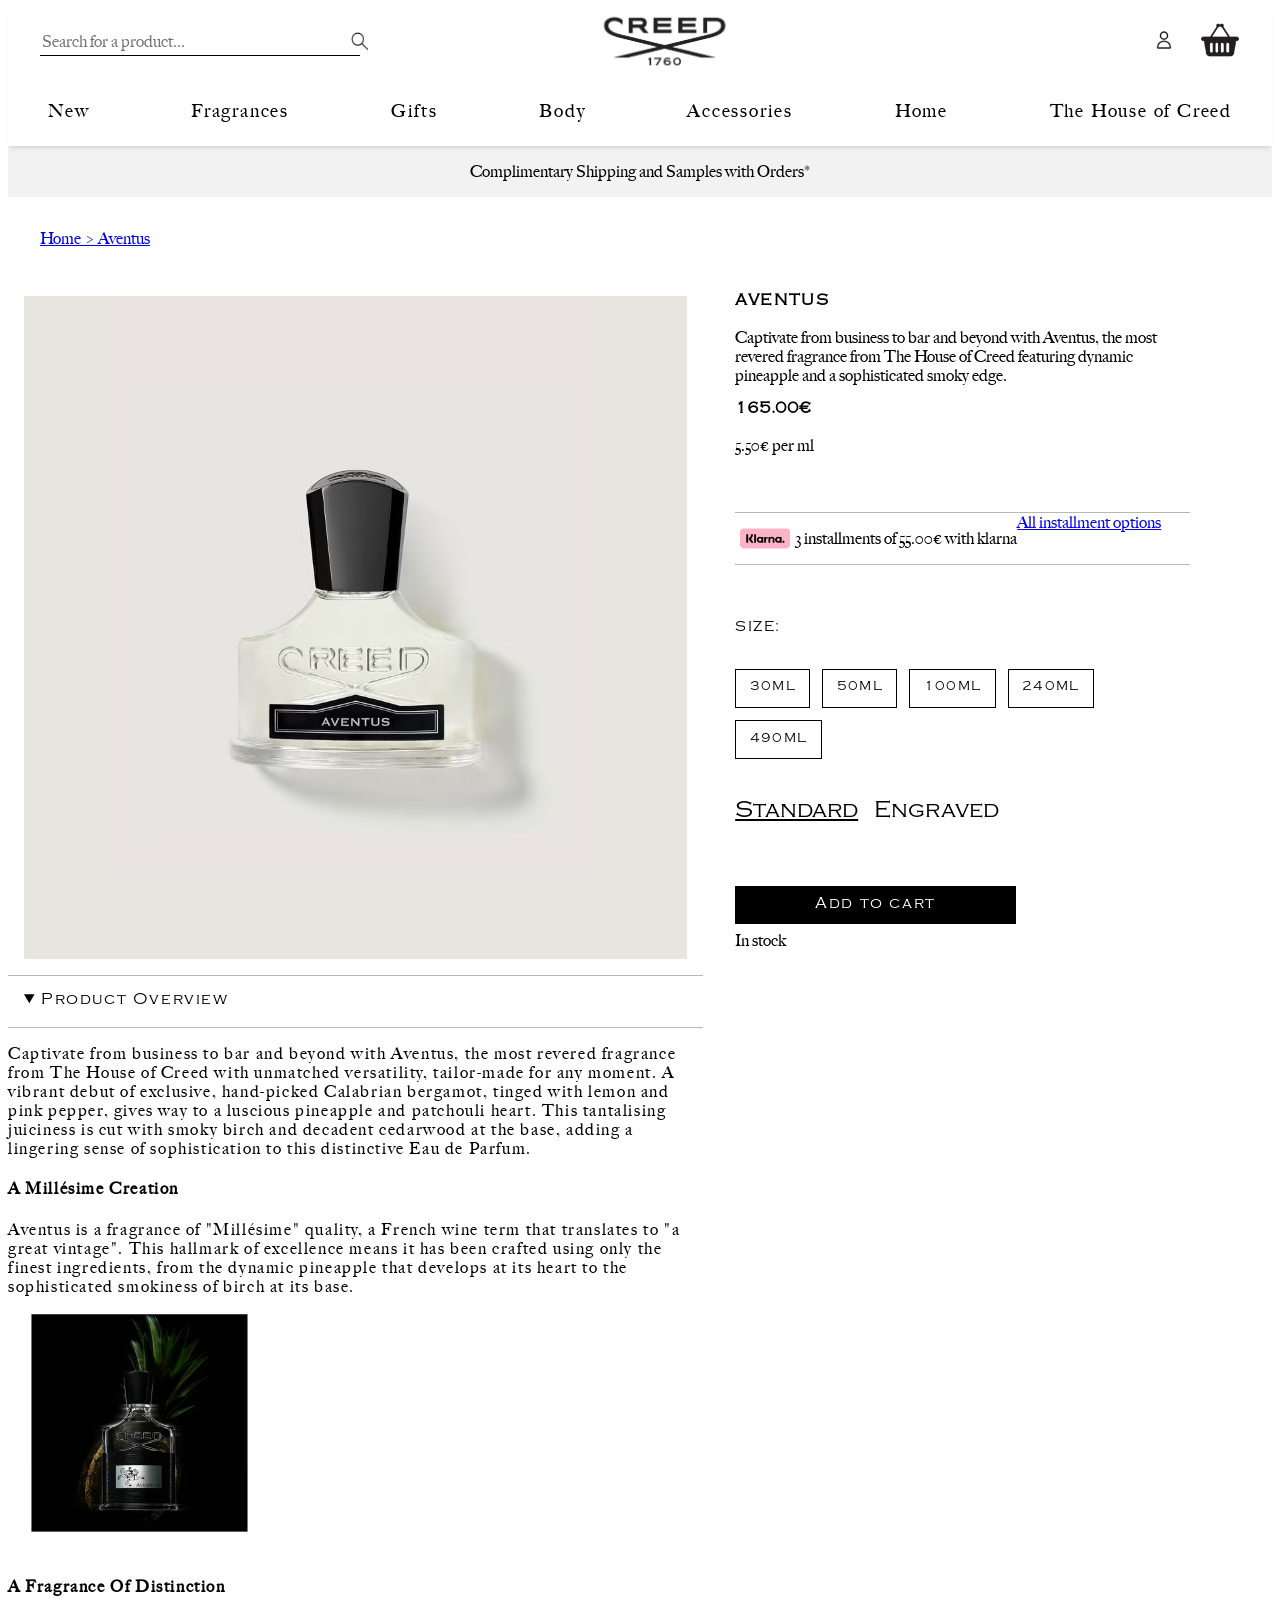
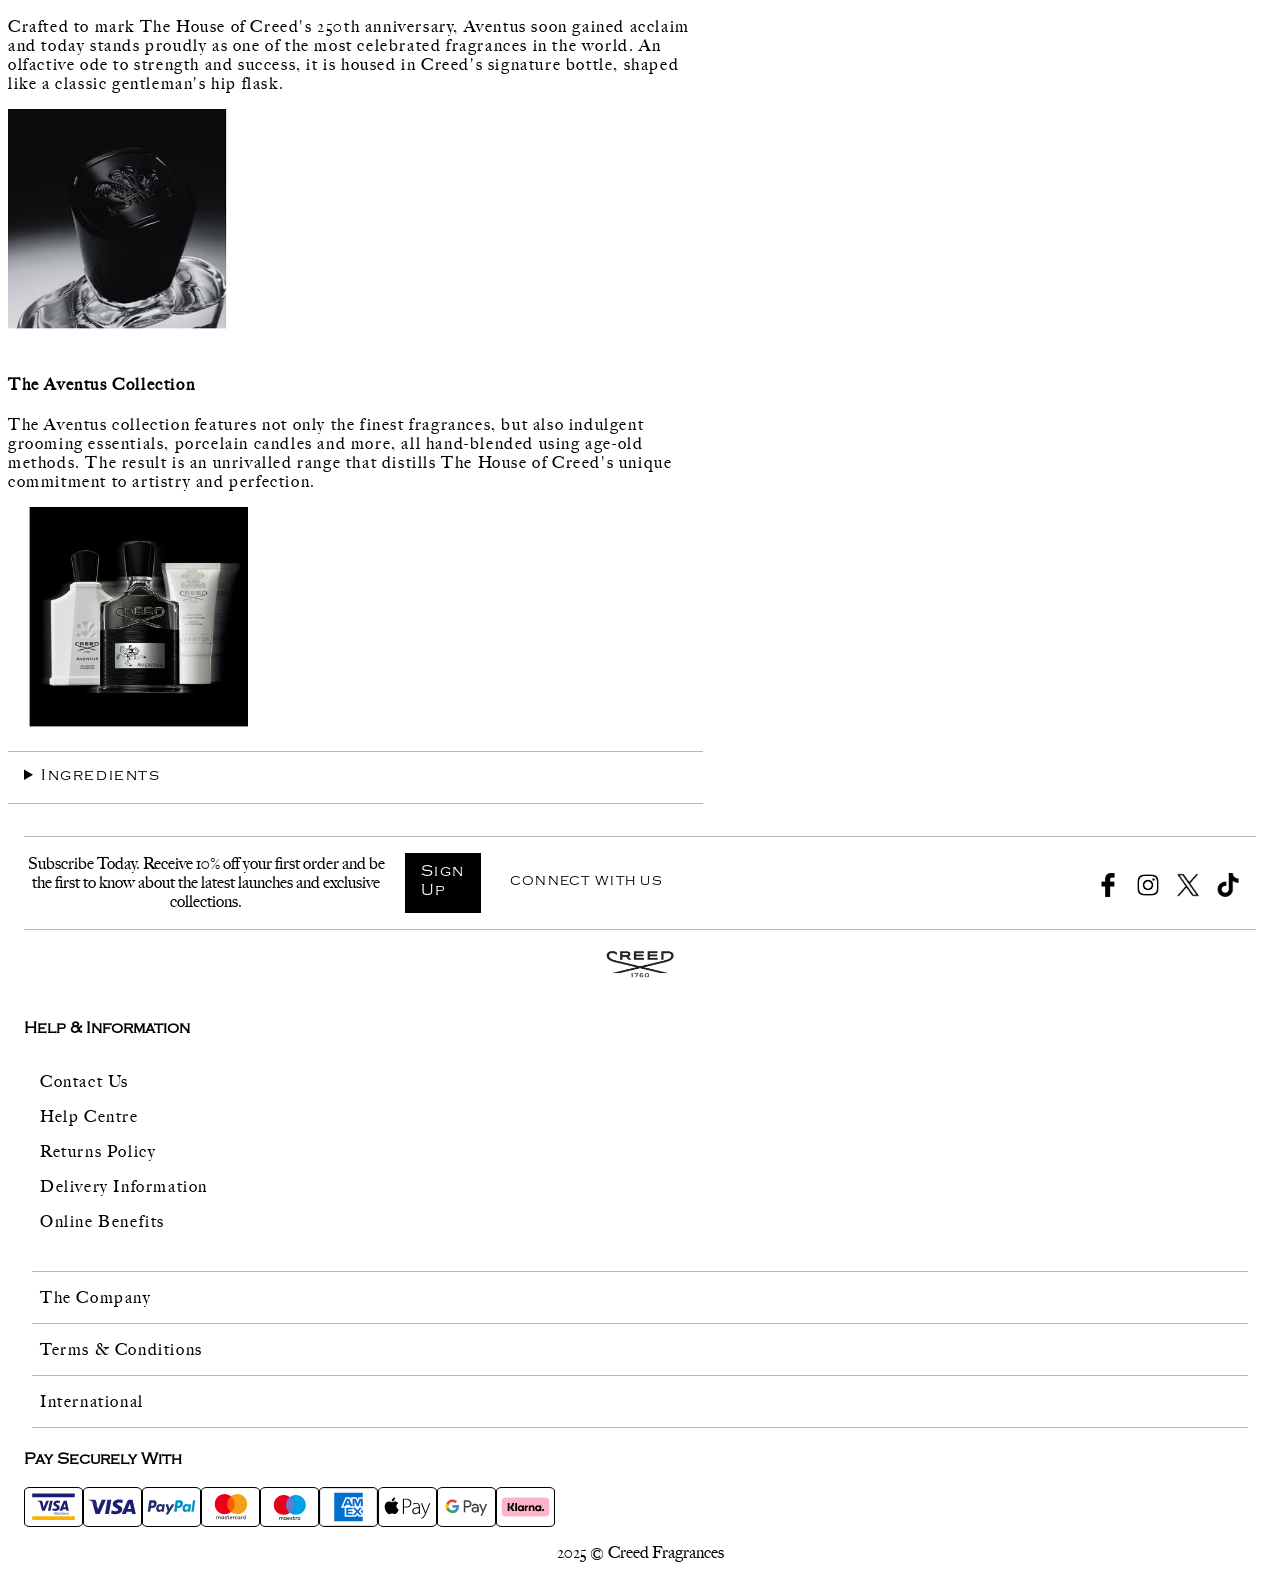
==== aventus.html @ 4c67701e "eind" ====
<!DOCTYPE html>
<html lang="en">

<head>
    <meta charset="UTF-8">
    <meta name="author" content="Casper Kroon">
	<meta name="viewport" content="width=device-width, initial-scale=1">

    <title>Aventus | Creed Fragrance</title>

    <link href="styles/style.css" rel="stylesheet">
	<link href="styles/stylesecond.css" rel="stylesheet">
	<link rel="icon" type="image/svg+xml" href="images/favicon.svg">
</head>
<body>
    <body>
		<header>
	
			<a href="#"><img src="images/creedlogo.png" alt="creed logo"></a>
	
			<!-- Main navigatie -->
	
			<a href="#" class="visually-hidden">Skip to content</a>
				
				<button aria-hidden="true"><img src="images/hamburger.png" alt="open"></button>
	
	
				<nav>
					<button aria-hidden="true"><img src="images/crossicon.png" alt="close"></button>
	
					<ul>
						<li>
							<a href="#">New</a>
						</li>
						<li>
							<a href="#">Fragrances</a>
						</li>
						<li>
							<a href="#">Gifts</a>
						</li>
						<li>
							<a href="#">Body</a>
						</li>
						<li>
							<a href="#">Accessories</a>
						</li>
						<li>
							<a href="#">Home</a>
						</li>
						<li>
							<a href="#">The House of Creed</a>
						</li>
					</ul>
				
				</nav>
	
				<button><img src="images/magnifyingglass.png" alt="zoekbalk"></button>
	
				  <form>
					<label for="movie" class="visually-hidden">Search</label>
					<input type="search" id="movie" name="q" placeholder="Search for a product..." />
					<button type="submit">
					  <img src="images/magnifyingglass.png" alt="magnifying glass">
					</button>
				  </form>
				
	
			<menu>
				<li>
					<a href="#"><img src="images/profile.png" alt="account"></a>
				</li>
				<li>
					<a href="#"><img src="images/shoppingbasket.png" alt="shopping"></a>
				</li>
			</menu>
			
		</header>

    <main>

		<section>
			<p>Complimentary Shipping and Samples with Orders*</p>
		</section>

		<h1 aria-hidden="true">hidden</h1>

		<a href="index.html">Home > Aventus</a>

		<div>

		<section  id="justButtons" class="caroCarrousel">
			<ul>
				<li>
					<img src="images/aventusja.avif" alt="image of creed aventus bottle">
				</li>
				<li>
					<img src="images/aventusdoos.avif" alt="image of creed aventus box">
				</li>
				<li>
					<img src="images/aventusdoos2.avif" alt="side view of the creed aventus box">
				</li>
			</ul>
			<a href="previous"></a>
			<a href="next"></a>
		</section>

		<!-- <section>
			<a href="#">
				<img src="images/aventusja.avif" alt="image of creed aventus bottle">
			</a>
			<a href="#">
				<img src="images/aventusdoos.avif" alt="image of creed aventus box">
			</a>
			<a href="#">
				<img src="images/aventusdoos2.avif" alt="side view of the creed aventus box">
			</a>
		</section> -->

		<section>
			<h2>Aventus</h2>
			<p>Captivate from business to bar and beyond with Aventus, the most revered fragrance from The House of Creed
			 featuring dynamic pineapple and a sophisticated smoky edge.</p>
			<h3>165.00€</h3>
			<p>5.50€ per ml</p>
		</section>

		<section>
			<img src="images/klarna.svg" alt="klarna">
			<p>3 installments of 55.00€ with klarna</p>
			<a href="#">All installment options</a>
		</section>

		<section>
			<p>Size:</p>
			<ul>
				<li>
					<button>30ML</button>
				</li>
				<li>
					<button>50ML</button>
				</li>
				<li>
					<button>100ML</button>
				</li>
				<li>
					<button>240ML</button>
				</li>
				<li>
					<button>490ML</button>
				</li>
			</ul>
			<h3>Standard</h3>
			<h3>Engraved</h3>
		</section>

		<section>
			<a href="#">Add to cart</a>
			<p>In stock</p>
		</section>

		</div>

		<details open>
			<summary>Product Overview</summary>
			<p>
				Captivate from business to bar and beyond with Aventus, the most revered fragrance from The House of Creed
				with unmatched versatility, tailor-made for any moment. A vibrant debut of exclusive, hand-picked Calabrian
				bergamot, tinged with lemon and pink pepper, gives way to a luscious pineapple and patchouli heart.
				This tantalising juiciness is cut with smoky birch and decadent cedarwood at the base,
				adding a lingering sense of sophistication to this distinctive Eau de Parfum.
			</p>

			<h4>A Millésime Creation</h4>
			<p>
				Aventus is a fragrance of "Millésime" quality, a French wine term that translates to "a great vintage".
				This hallmark of excellence means it has been crafted using only the finest ingredients,
				from the dynamic pineapple that develops at its heart to the sophisticated smokiness of birch at its base.
			</p>
			<img src="images/aventuszwart.avif" alt="image of creed aventus with a pineapple behind it">

			<h4>A Fragrance Of Distinction</h4>
			<p>
				Crafted to mark The House of Creed's 250th anniversary, Aventus soon gained acclaim and today stands proudly
				as one of the most celebrated fragrances in the world. An olfactive ode to strength and success,
				it is housed in Creed's signature bottle, shaped like a classic gentleman's hip flask.
			</p>
			<img src="images/aventusdop.avif" alt="closeup of bottlecap of creed aventus">

			<h4>The Aventus Collection</h4>
			<p>
				The Aventus collection features not only the finest fragrances, but also indulgent grooming essentials,
				porcelain candles and more, all hand-blended using age-old methods. The result is an unrivalled range
				that distills The House of Creed's unique commitment to artistry and perfection.
			</p>
			<img src="images/aventusextra.avif" alt="image of creed aventus with two other products behind it">
		</details>

		<details>
			<summary>Ingredients</summary>
			<p>Alcool (Alcohol), Parfum (Fragrance), Aqua (Water), Limonene, Linalool, Ethylhexyl Methoxycinnamate,
				Ethylhexyl Salicylate, Butyl Methoxydibenzoylmethane, Citral, Citronellol, BHT
			</p>
			<p>
				The lists of ingredients used in the composition of our brand's products are regularly updated.
				Before using a product from our brand, you are invited to read the list of ingredients on its
				packaging to ensure that the ingredients are suitable for your personal use.
			</p>
		</details>


	</main>

	<footer>
		<section>
			<!-- Nieuwsbrief -->
			<p>Subscribe Today. Receive 10% off your first order and be the first to know about the latest
				launches and exclusive collections.</p>
			<a href="#">Sign Up</a>
		
			<!-- Social media links-->
			<h2>Connect with us</h2>
			<a href="#"><img src="images/facebook.png" alt="facebook logo"></a>
			<a href="#"><img src="images/instagram.png" alt="instagram logo"></a>
			<a href="#"><img src="images/xlogo.png" alt="x logo"></a>
			<a href="#"><img src="images/tiktok.png" alt="tiktok logo"></a>
		</section>

		<section>
		<img src="images/creedlogo.png" alt="creed logo">
		</section>

		<section>
			<h3>Help & Information</h3>
			<ul>
				<li><a href="#">Contact Us</a></li>
				<li><a href="#">Help Centre</a></li>
				<li><a href="#">Returns Policy</a></li>
				<li><a href="#">Delivery Information</a></li>
				<li><a href="#">Online Benefits</a></li>
			</ul>

			<ul>
				<li><a href="#">The Company</a></li>
				<li><a href="#">Terms & Conditions</a></li>
				<li><a href="#">International</a></li>
			</ul>

		</section>

			<!-- Betaallinks -->
			<h3>Pay Securely With</h3>
		<section>

			<img src="images/electron.svg" alt="electron">
			<img src="images/visa.svg" alt="visa">
			<img src="images/paypal.svg" alt="paypal">
			<img src="images/mastercard.svg" alt="mastercard">
			<img src="images/maestro.svg" alt="maestro">
			<img src="images/amex.svg" alt="american express">
			<img src="images/applepay.svg" alt="apple pay">
			<img src="images/googlepay.svg" alt="googlepay">
			<img src="images/klarna.svg" alt="klarna">

		</section>
		<p>2025 © Creed Fragrances</p>
	</footer>
	
	<script defer src="scripts/script.js"></script>
</body>
	
</html>
---- styles/style.css ----
/**************/
/* CSS REMEDY */
/**************/
*,
*::after,
*::before {
	box-sizing: border-box;
}






/*********************/
/* CUSTOM PROPERTIES */
/*********************/
:root {
	/* startje */
	--color-text: #111;
	--color-background: #ffffff;
	color-scheme: light dark;
}





/****************/
/* JOUW STYLING */
/****************/

/* button img {
	max-height: 1em;
	max-width: auto;
} */

/* header img:first-of-type {
	height:auto ;
	max-width: 20%;
} */

header img {
	max-height: 2em;
	max-width: auto;
}


menu img {
	max-height: 2.5em;
	height: auto;
	max-width: 100%;
}

/* jouw code */

@font-face {
	font-family: "Caslon";
	src: url("../fonts/Caslonreg.woff")
}

@font-face {
	font-family: "Copperplate-Medium";
	src: url("../fonts/Copperplate-Medium.woff")
}

@font-face {
	font-family: "Copperplate-Light";
	src: url("../fonts/Copperplate-Light.woff")
}


* {
	font-family: "Caslon";
}

.visually-hidden {
	clip: rect (0 0 0 0);
	clip-path: inset(50%);
	height: lpx;
	overflow: hidden;
	position: absolute;
	white-space: nowrap;
}

header {
	display: flex;
	justify-content: space-between;
	align-items: center;

	position: sticky;
	top: 0;
	flex-wrap: wrap;

	background-color: white;
	z-index: 9999;



	box-shadow: 0 4px 4px -2px rgba(99, 99, 99, 0.2)
}

header>button {
	order: -1;
	position: relative;
	padding: 1em 1.5em;
	max-width: 30em;
}


header nav {
	position: fixed;
	display: flex;
	flex-direction: column;

	top: 0;
	bottom: 0;
	left: 0;
	right: 0;
	max-width: 80%;

	translate: -110%;

	transition: 0.3s;

	order: -1;

	background-color: rgb(255, 255, 255);

	z-index: 9999;
}

nav.is-open {
	translate: 0%;
}

header nav ul {
	display: flex;
	gap: 1em;
	list-style: none;
	padding: 0.5em;

	flex-direction: column;
}

/* header nav ul li {
	width: 1.5em;
} */

header>ul {
	display: flex;
	gap: 1em;
	padding: 0.5em;
	list-style: none;
	align-items: center;
}

header button {
	width: 1.5em;
	background: none;
	border: none;
	cursor: pointer;
	align-self: end;
}

header nav button {
	position: absolute;
	top: 1rem;
	right: 2rem;
	background: none;
	border: none;
}

header nav li {
	list-style: none;
}

header nav a {
	text-decoration: none;
	color: black;
	padding: 0.5em;
	font-weight: 500;
	font-size: large;
	letter-spacing: 0.1em;
}

header nav a:hover {
	background-color: rgb(247, 247, 247);
}

header nav ul:nth-of-type(2) {
	background-color: red;
	padding-bottom: 7em;
	padding-top: 1em;
}

form {
	display: none;
}



/****************************************************************/
/* styling voor de header als de browser minimaal 38em breed is */
/****************************************************************/
@media (min-width:57em) {
	header>button {

		display: none;

	}


	nav {
		translate: 0;
		position: static;

		background: none;

	}

	nav button {

		display: none;
	}

	nav ul {

		display: flex;
		gap: 1em;
	}

	nav a {

		border: none;
		flex-direction: column;

	}

	header>a:last-of-type {

		flex-direction: column;

	}
}

/****************************************************************/
/* styling voor de header als de browser minimaal 57em breed is */
/****************************************************************/
@media (min-width:58em) {
	header>nav ul {
		flex-direction: row;
		width: 100%;
		justify-content: space-between;
	}

	header>a:nth-of-type(1) img {
		max-width: auto;
		max-height: 4em;
		margin-left: -10em;
	}


	header nav {
		position: static;
		translate: 0;
		order: 1;
		width: 100%;
		max-width: unset;

	}

	header nav a {
		padding: 0;
	}

	header {
		flex-wrap: wrap;
		padding: 0em 2em;
	}

	form {
		position: static;
		background: white;
		border-bottom: 1px solid #000000;
		display: flex;
		align-items: center;
		justify-content: center;
		order: -2;

		width: 20em;
	}

	form input {
		outline: none;
		border: none;
		width: 20em;
		font-size: 1em;
	}

	form button {
		padding: 0 1em;
		cursor: pointer;
		height: 100%;
	}

	form img {
		display: block;
	}

}

menu {
	display: flex;
	gap: 1em;
	list-style: none;
	margin: 0;
	padding: 0;
	align-items: center;
}

/* footer */

footer {
	margin: 2em 1em;
	border-top: solid rgb(183, 183, 183) 1px;
}


footer section:nth-of-type(1) img {
	max-width: 2em;
	margin: 0.5em 1em 0 0;
}

footer section:nth-of-type(2) {
	display: flex;
	justify-content: center;
	border-top: solid rgb(183, 183, 183) 1px;
	border-bottom: solid rgb(183, 183, 183) 1px;
}

footer section:nth-of-type(2) img {
	max-width: 5em;
	margin-bottom: 1.5em;
}

footer section:first-of-type {
	margin-bottom: 2em;
}

footer section:first-of-type a:first-of-type {
	background-color: black;
	color: white;
	display: inline-block;

	text-decoration: none;
	border: none;
	border-radius: 0;

	padding: 0.7em 1em;
	margin: 1em 0;

	font-weight: 500;
	letter-spacing: 0.1em;
	font-family: "Copperplate-Light";

	max-width: 30em;
}

footer h2,
h3 {
	font-size: 1em;
	font-family: "Copperplate-Light";
}

footer ul {
	list-style: none;
	padding: 0.5em;
	font-weight: 500;
	letter-spacing: 0.1em;
}

footer ul li {
	padding: 0.5em;
}

footer ul:last-of-type>li {
	border-top: solid rgb(183, 183, 183) 1px;
	padding: 1em 0.5em;
}

footer ul:last-of-type>li:last-of-type {
	border-bottom: solid rgb(183, 183, 183) 1px;
}

footer ul a {
	text-decoration: none;
	color: black;
}

footer ul li:hover {
	background-color: lightgrey;
}

footer section:last-of-type {
	display: flex;
	flex-wrap: wrap;
}

footer section:last-of-type img {
	height: 2.5em;
	width: auto;
	border: solid black 1px;
	border-radius: 10%;
}

footer p:last-of-type {
	text-align: center;
}

@media (min-width: 58em) {

	/* section 1 */
	footer section:first-of-type {
		display: flex;
		justify-content: space-between;
		flex-direction: row;
		align-items: center;
		padding: 0;
		margin: 0;
		border-bottom: solid rgb(183, 183, 183) 1px;
	}

	footer section:first-of-type>p:first-of-type {
		max-width: 40%;
	}

	footer section:first-of-type a:first-of-type {
		margin: 1em;
	}

	footer section:first-of-type a>img {
		max-height: 1.5em;
	}

	footer section:first-of-type h2 {
		margin: 1em;
		font-weight: 300;
		font-size: 80%;
	}

	/* section 2 */

	footer section:nth-of-type(2) {
		border: none;
		margin: 1em;
	}
}
---- styles/stylesecond.css ----
@font-face {
	font-family: "Copperplate-Medium";
	src: url("../fonts/Copperplate-Medium.woff")
}
@font-face {
	font-family: "Copperplate-Light";
	src: url("../fonts/Copperplate-Light.woff")
}

h1 {
    visibility: hidden;
    display: none;
}

main section:nth-of-type(1) {
    display:grid;
    text-align: center;
    background-color: rgb(242, 242, 242);
}

main div img {
    height: auto;
    max-width: 100%;
}

/* @media (min-width:57em) {

    main div img {
        height: auto;
        max-width: 45%;
    }
} */

main > a:first-of-type {
    display: inline-block; 
    margin: 2em; 
}

/*MAIN SECTION 2 + CAROUSEL*/

main div section:nth-of-type(1) > p,h2 {
    flex-basis: 100%;
    text-transform: uppercase;
    font-family: "Copperplate-Light";
    font-size: 1em;
    letter-spacing: 0.1em;
  }

  main div section:nth-of-type(1) > h2 {
    font-size: 2em;
  }

main div section:nth-of-type(1) {
    /* display: flex;
    flex-direction: column; */
    position: relative;
    overflow: hidden;
    outline: none;
    margin: 1em;
}

main div section:nth-of-type(1) > ul {
    margin: 0;
    padding: 0;
    list-style: none;
    display: flex;

    overflow: hidden;
    scroll-snap-type: inline mandatory;
    scroll-behavior: smooth;

    -webkit-overflow-scrolling: touch; 
    -ms-overflow-style: none;
    scrollbar-width: none;
}

main div section:nth-of-type(1) > ul::-webkit-scrollbar {
    display:none;

}

main div section:nth-of-type(1) > ul li {
    flex-basis: 100%;
    flex-shrink: 0;
    scroll-snap-align:center;

    display: flex;
    flex-direction: column;
    align-items: center;
}

main div section:nth-of-type(1) > ul li > img {
    display:block;
    width: 100%;
    height: auto;
    max-width: 100%;
    
}

main div section:nth-of-type(1) > a {
    position: absolute;
    width: 3em;
    aspect-ratio: 1/1;
    top: calc(50% - 1.5em);

    color: white;
    background-color: lightslategray;
    outline: none;
    box-shadow: inset 0 0 0 1px currentColor;

    display:grid;
    place-items:center;
  
    transition: 0.5s;
}

main div section:nth-of-type(1) > a[href="previous"] {
    left:-3.5em;
  }
main div section:nth-of-type(1) > a[href="next"] {
    right: -3.5em;
}

main div section:nth-of-type(1):hover > a[href="previous"],
main div section:nth-of-type(1):focus-within > a[href="previous"] {
    left: .5em;
}
main div section:nth-of-type(1):hover > a[href="next"],
main div section:nth-of-type(1):focus-within > a[href="next"] {
    right: .5em;
}

main div section:nth-of-type(1) > a::before,main section:nth-of-type(1) > a::after {
    content: "";
    position: absolute;
    width: 1em;
    height: 4px;
    background-color: currentColor;
}

main div section:nth-of-type(1) > a[href=previous]::before {
	transform-origin: 2px center;
	transform: translateY(0) rotate(45deg);
}
main div section:nth-of-type(1) > a[href=previous]::after {
	transform-origin: 2px center;
	transform: translateY(0) rotate(-45deg);
}

main div section:nth-of-type(1) > a[href=next]::before {
	transform-origin: calc(100% - 2px) center;
	transform: translateY(0) rotate(45deg);
}
main div section:nth-of-type(1) > a[href=next]::after {
	transform-origin: calc(100% - 2px) center;
	transform: translateY(0) rotate(-45deg);
}

/* Einde carousel */


div {
    display: grid;
    grid-template-columns: 1fr;
    gap:2rem;
}

@media (min-width: 57em) {
    div {
        grid-template-columns: 55% 45%;
        align-items: start;
        grid-auto-rows: min-content;
    }

    div > section:nth-of-type(1) {
        grid-column: 1 / 2;
        grid-row: 1 / span 4;
    }

    div > section:nth-of-type(n+2) {
        grid-column: 2 / 3;
        max-width: 80%;
      }

      main details {
        max-width: 55%;
    }
}

main div section:nth-of-type(3){
    border-top: solid rgb(183, 183, 183) 1px;
    border-bottom: solid rgb(183, 183, 183) 1px;
    display: flex;
}

main div section:nth-of-type(4) {
    display: flex;
    gap: 1rem;
    flex-wrap: wrap;
    align-items: flex-start;
}

main div section:nth-of-type(4) > p {
    flex-basis: 100%;
    text-transform: uppercase;
    font-family: "Copperplate-Light";
    font-size: 0.9rem;
    letter-spacing: 0.1em;
  }

main div section:nth-of-type(4) ul {
    display: flex;
    flex-wrap: wrap;
    gap: 0.75em;
    list-style: none;
    padding: 0;
    margin: 0;
  }

main div section:nth-of-type(4) button {
    border: 1px solid black;
    background-color: white;
    color: black;
    padding: 0.8em 1em;
    font-family: "Copperplate-Light";
    letter-spacing: 0.1em;
    cursor: pointer;
    transition: all 0.3s ease;
  }
  
  main div section:nth-of-type(4) h3 {
    font-family: "Copperplate-Light";
    font-size: 1.5em;
    margin-top: 1em;
    font-weight: 400;
    /* flex-basis: 100%; */
  }

  main div section:nth-of-type(4) h3:first-of-type{
    text-decoration: underline;
  }

  main div section:nth-of-type(4) button:hover {
    background-color: black;
    color: white;
  }

  main div section:nth-of-type(5) a {
    text-align: center;
    background-color: black;
    color: white;
    font-family: "Copperplate-Light";
    letter-spacing: 0.1em;
    padding: 0.7em 5em;
    text-decoration: none;
  }


main details > img {
    max-height: 15em;
    max-width: auto;
}

main summary {
    border-top: solid rgb(183, 183, 183) 1px;
    border-bottom: solid rgb(183, 183, 183) 1px;
    font-family: "Copperplate-Light";
    font-size: 1em;
    letter-spacing: 0.1em;
    padding: 1em;

}

main details p,h4 {
    font-family: "Caslon";
    letter-spacing: 0.1em;
    font-size: 1em;
}
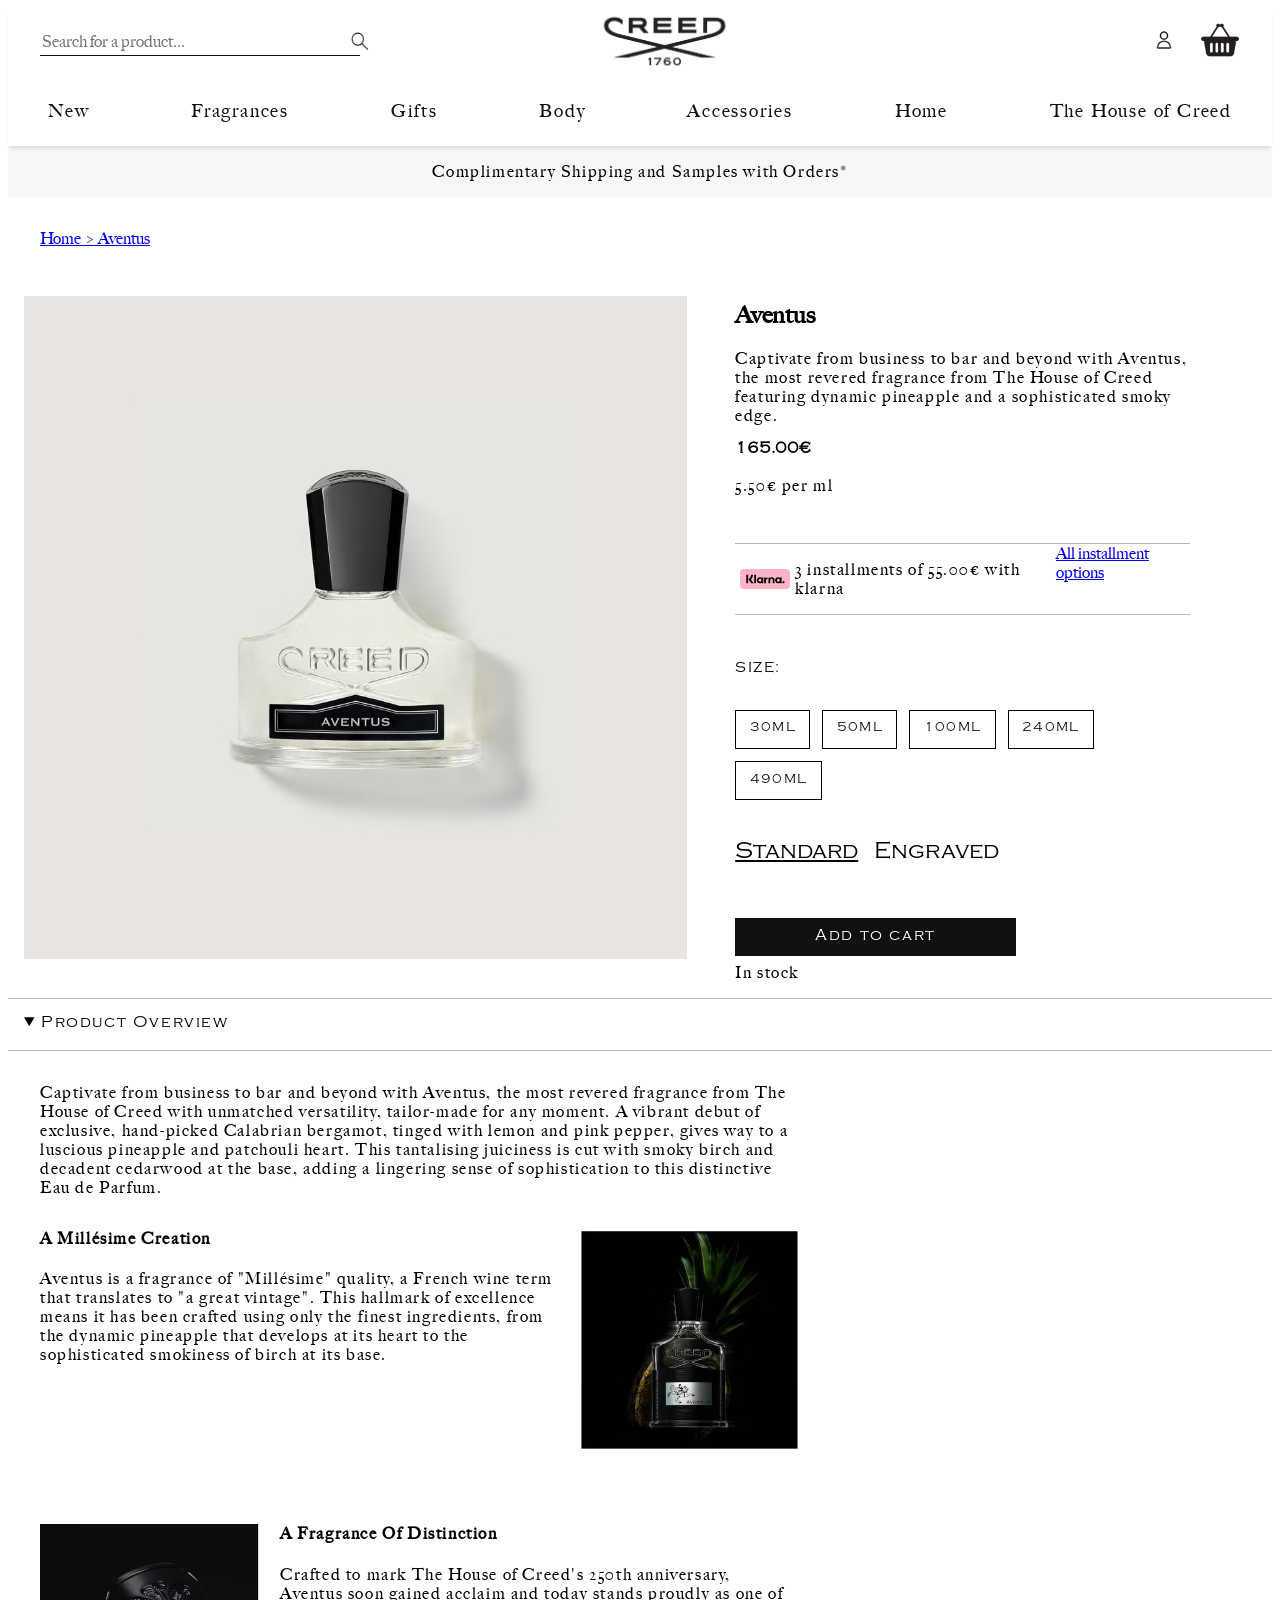
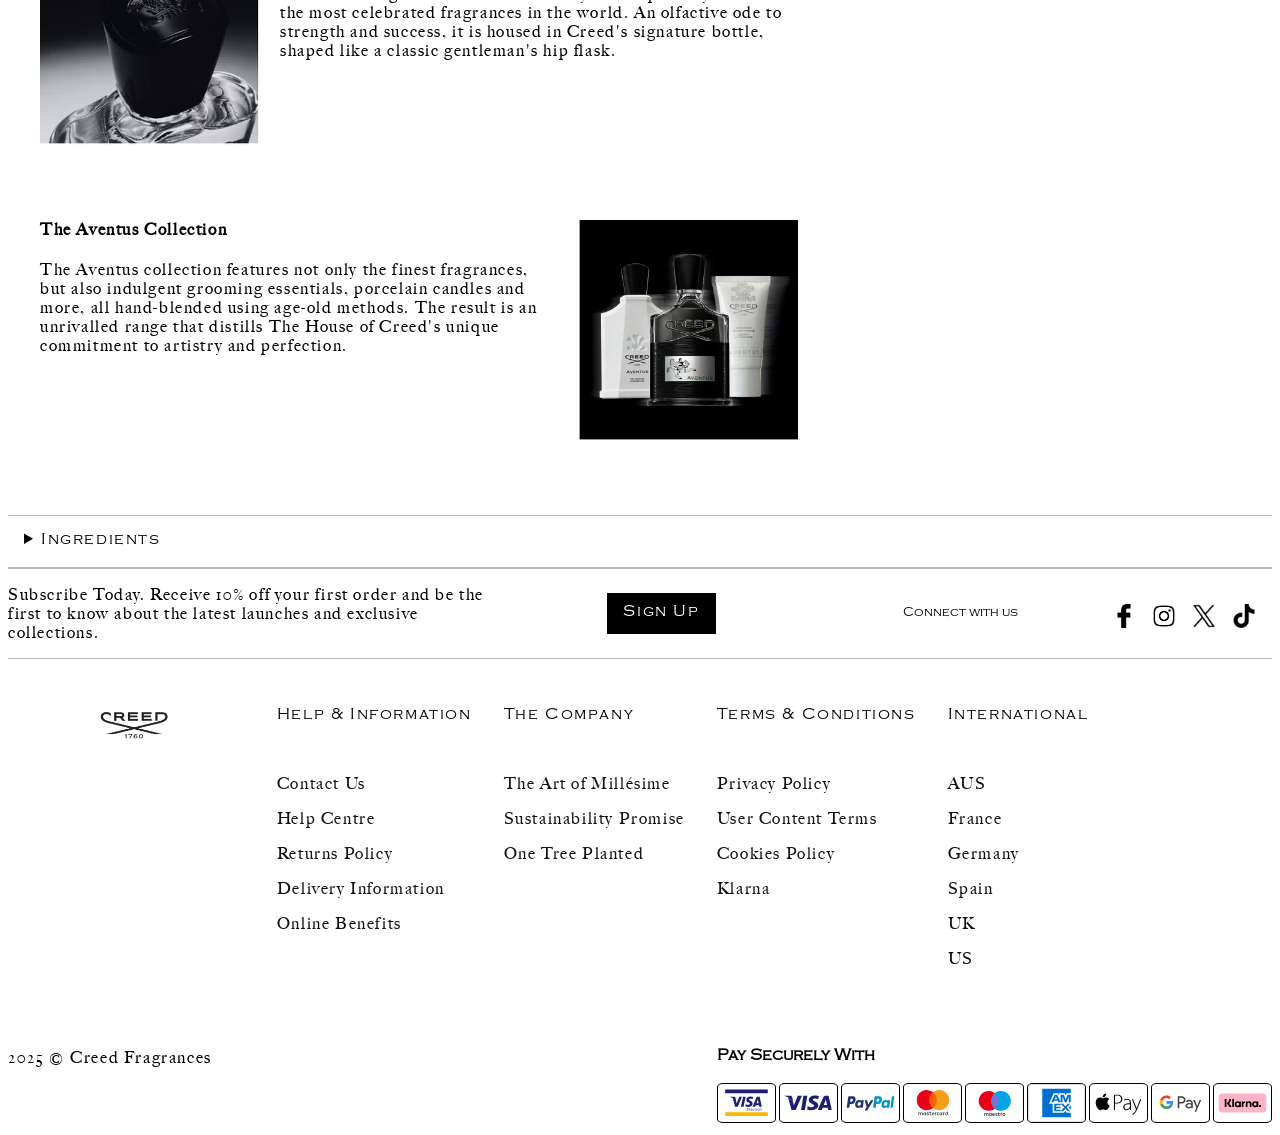
==== commit a21c1cd8: "yes" ====
--- a/aventus.html
+++ b/aventus.html
@@ -10,10 +10,9 @@
 
     <link href="styles/style.css" rel="stylesheet">
 	<link href="styles/stylesecond.css" rel="stylesheet">
-	<link rel="icon" type="image/svg+xml" href="images/favicon.svg">
+	<link rel="icon" type="image/svg+xml" href="images/creed.png">
 </head>
 <body>
-    <body>
 		<header>
 	
 			<a href="#"><img src="images/creedlogo.png" alt="creed logo"></a>
@@ -78,11 +77,11 @@
 
     <main>
 
+		<h1 aria-hidden="true">hidden</h1>
+
 		<section>
 			<p>Complimentary Shipping and Samples with Orders*</p>
 		</section>
-
-		<h1 aria-hidden="true">hidden</h1>
 
 		<a href="index.html">Home > Aventus</a>
 
@@ -103,18 +102,6 @@
 			<a href="previous"></a>
 			<a href="next"></a>
 		</section>
-
-		<!-- <section>
-			<a href="#">
-				<img src="images/aventusja.avif" alt="image of creed aventus bottle">
-			</a>
-			<a href="#">
-				<img src="images/aventusdoos.avif" alt="image of creed aventus box">
-			</a>
-			<a href="#">
-				<img src="images/aventusdoos2.avif" alt="side view of the creed aventus box">
-			</a>
-		</section> -->
 
 		<section>
 			<h2>Aventus</h2>
@@ -162,6 +149,8 @@
 
 		<details open>
 			<summary>Product Overview</summary>
+
+			<section>
 			<p>
 				Captivate from business to bar and beyond with Aventus, the most revered fragrance from The House of Creed
 				with unmatched versatility, tailor-made for any moment. A vibrant debut of exclusive, hand-picked Calabrian
@@ -169,30 +158,38 @@
 				This tantalising juiciness is cut with smoky birch and decadent cedarwood at the base,
 				adding a lingering sense of sophistication to this distinctive Eau de Parfum.
 			</p>
-
+			</section>
+
+			<section>
+			<img src="images/aventuszwart.avif" alt="image of creed aventus with a pineapple behind it">
 			<h4>A Millésime Creation</h4>
 			<p>
 				Aventus is a fragrance of "Millésime" quality, a French wine term that translates to "a great vintage".
 				This hallmark of excellence means it has been crafted using only the finest ingredients,
 				from the dynamic pineapple that develops at its heart to the sophisticated smokiness of birch at its base.
 			</p>
-			<img src="images/aventuszwart.avif" alt="image of creed aventus with a pineapple behind it">
-
+			</section>
+
+			<section>
+			<img src="images/aventusdop.avif" alt="closeup of bottlecap of creed aventus">
 			<h4>A Fragrance Of Distinction</h4>
 			<p>
 				Crafted to mark The House of Creed's 250th anniversary, Aventus soon gained acclaim and today stands proudly
 				as one of the most celebrated fragrances in the world. An olfactive ode to strength and success,
 				it is housed in Creed's signature bottle, shaped like a classic gentleman's hip flask.
 			</p>
-			<img src="images/aventusdop.avif" alt="closeup of bottlecap of creed aventus">
-
+			</section>
+
+			<section>
+			<img src="images/aventusextra.avif" alt="image of creed aventus with two other products behind it">
 			<h4>The Aventus Collection</h4>
 			<p>
 				The Aventus collection features not only the finest fragrances, but also indulgent grooming essentials,
 				porcelain candles and more, all hand-blended using age-old methods. The result is an unrivalled range
 				that distills The House of Creed's unique commitment to artistry and perfection.
 			</p>
-			<img src="images/aventusextra.avif" alt="image of creed aventus with two other products behind it">
+			</section>
+			
 		</details>
 
 		<details>
@@ -230,7 +227,8 @@
 		</section>
 
 		<section>
-			<h3>Help & Information</h3>
+			<details open>
+			<summary>Help & Information</summary>
 			<ul>
 				<li><a href="#">Contact Us</a></li>
 				<li><a href="#">Help Centre</a></li>
@@ -238,18 +236,44 @@
 				<li><a href="#">Delivery Information</a></li>
 				<li><a href="#">Online Benefits</a></li>
 			</ul>
-
-			<ul>
-				<li><a href="#">The Company</a></li>
-				<li><a href="#">Terms & Conditions</a></li>
-				<li><a href="#">International</a></li>
-			</ul>
-
-		</section>
-
+			</details>
+			
+			<details open>
+			<summary>The Company</summary>
+			<ul>
+				<li><a href="#">The Art of Millésime</a></li>
+				<li><a href="#">Sustainability Promise</a></li>
+				<li><a href="#">One Tree Planted</a></li>
+			</ul>
+			</details>
+
+			<details open>
+			<summary>Terms & Conditions</summary>
+			<ul>
+				<li><a href="#">Privacy Policy</a></li>
+				<li><a href="#">User Content Terms</a></li>
+				<li><a href="#">Cookies Policy</a></li>
+				<li><a href="#">Klarna</a></li>
+			</ul>
+			</details>
+
+			<details open>
+			<summary>International</summary>
+			<ul>
+				<li><a href="#">AUS</a></li>
+				<li><a href="#">France</a></li>
+				<li><a href="#">Germany</a></li>
+				<li><a href="#">Spain</a></li>
+				<li><a href="#">UK</a></li>
+				<li><a href="#">US</a></li>
+			</ul>
+			</details>
+
+		</section>
+
+		<section>
 			<!-- Betaallinks -->
 			<h3>Pay Securely With</h3>
-		<section>
 
 			<img src="images/electron.svg" alt="electron">
 			<img src="images/visa.svg" alt="visa">
--- a/styles/style.css
+++ b/styles/style.css
@@ -7,21 +7,52 @@
 	box-sizing: border-box;
 }
 
-
-
-
-
-
 /*********************/
 /* CUSTOM PROPERTIES */
 /*********************/
 :root {
-	/* startje */
-	--color-text: #111;
-	--color-background: #ffffff;
 	color-scheme: light dark;
-}
-
+
+	--color-text: light-dark( #111,#ffffff);
+	--color-background: light-dark(#ffffff, #111);
+	--color-backgroundgrey: #778899;
+	--color-footerandheader: light-dark(#ffffff, #2c3136);
+
+	--color-lightgrey: light-dark(#f7f7f7, #6c6c6d);
+	--color-stayswhite: #ffffff;
+	--color-staysblack:#111;
+
+	--color-backroundblack:light-dark( #000000,#ffffff);
+	--color-textwhite:light-dark( #ffffff, #000000);
+
+	--color-backgroundhover:light-dark( #f7f7f7,#6c6c6d);
+	--color-buttonhover:light-dark(#000000,#6c6c6d);
+
+	--color-purplebutton: #8a2be2;
+	--color-shadow: #63636333;
+	--color-dividerline: #b7b7b7;
+
+}
+
+@font-face {
+	font-family: "Caslon";
+	src: url("../fonts/Caslonreg.woff")
+}
+
+@font-face {
+	font-family: "Copperplate-Medium";
+	src: url("../fonts/Copperplate-Medium.woff")
+}
+
+@font-face {
+	font-family: "Copperplate-Light";
+	src: url("../fonts/Copperplate-Light.woff")
+}
+
+
+* {
+	font-family: "Caslon";
+}
 
 
 
@@ -30,19 +61,52 @@
 /* JOUW STYLING */
 /****************/
 
-/* button img {
-	max-height: 1em;
-	max-width: auto;
-} */
-
-/* header img:first-of-type {
-	height:auto ;
-	max-width: 20%;
-} */
+.visually-hidden {
+	clip: rect(0 0 0 0);
+	clip-path: inset(50%);
+	height: 1px;
+	overflow: hidden;
+	position: absolute;
+	white-space: nowrap;
+	width: 1px;
+}
+
+.skip-link {
+	text-transform: uppercase;
+
+	position: absolute;
+    top: 0;
+    left: 50%;
+    padding: 0.2em 1em;
+    background-color: var(--color-background);
+    color: var(--color-text);
+    text-decoration: none;
+    transform: translateY(-150%);
+    z-index: 1000;
+}
+
+.skip-link:focus {
+	transform: translateY(0);
+	position:static;
+
+}
+
+p {
+    letter-spacing: 0.1em;
+}
+
+main > section:first-of-type {
+    display:grid;
+    text-align: center;
+    background-color: var(--color-lightgrey);
+}
+
+/*HEADER STYLING*/
+/*HEADER STYLING*/
+/*HEADER STYLING*/
 
 header img {
 	max-height: 2em;
-	max-width: auto;
 }
 
 
@@ -52,36 +116,6 @@
 	max-width: 100%;
 }
 
-/* jouw code */
-
-@font-face {
-	font-family: "Caslon";
-	src: url("../fonts/Caslonreg.woff")
-}
-
-@font-face {
-	font-family: "Copperplate-Medium";
-	src: url("../fonts/Copperplate-Medium.woff")
-}
-
-@font-face {
-	font-family: "Copperplate-Light";
-	src: url("../fonts/Copperplate-Light.woff")
-}
-
-
-* {
-	font-family: "Caslon";
-}
-
-.visually-hidden {
-	clip: rect (0 0 0 0);
-	clip-path: inset(50%);
-	height: lpx;
-	overflow: hidden;
-	position: absolute;
-	white-space: nowrap;
-}
 
 header {
 	display: flex;
@@ -92,12 +126,12 @@
 	top: 0;
 	flex-wrap: wrap;
 
-	background-color: white;
+	background-color: var(--color-footerandheader);
 	z-index: 9999;
 
 
 
-	box-shadow: 0 4px 4px -2px rgba(99, 99, 99, 0.2)
+	box-shadow: 0 4px 4px -2px var(--color-shadow)
 }
 
 header>button {
@@ -125,7 +159,7 @@
 
 	order: -1;
 
-	background-color: rgb(255, 255, 255);
+	background-color: var(--color-footerandheader);
 
 	z-index: 9999;
 }
@@ -142,10 +176,6 @@
 
 	flex-direction: column;
 }
-
-/* header nav ul li {
-	width: 1.5em;
-} */
 
 header>ul {
 	display: flex;
@@ -177,7 +207,7 @@
 
 header nav a {
 	text-decoration: none;
-	color: black;
+	color: var(--color-text);
 	padding: 0.5em;
 	font-weight: 500;
 	font-size: large;
@@ -185,11 +215,10 @@
 }
 
 header nav a:hover {
-	background-color: rgb(247, 247, 247);
+	background-color: var(--color-backgroundhover);
 }
 
 header nav ul:nth-of-type(2) {
-	background-color: red;
 	padding-bottom: 7em;
 	padding-top: 1em;
 }
@@ -197,7 +226,6 @@
 form {
 	display: none;
 }
-
 
 
 /****************************************************************/
@@ -255,7 +283,6 @@
 	}
 
 	header>a:nth-of-type(1) img {
-		max-width: auto;
 		max-height: 4em;
 		margin-left: -10em;
 	}
@@ -281,8 +308,8 @@
 
 	form {
 		position: static;
-		background: white;
-		border-bottom: 1px solid #000000;
+		background: var(--color-footerandheader);
+		border-bottom: 1px solid var(--color-text);
 		display: flex;
 		align-items: center;
 		justify-content: center;
@@ -320,55 +347,16 @@
 }
 
 /* footer */
+/* footer */
+/* footer */
 
 footer {
 	margin: 2em 1em;
-	border-top: solid rgb(183, 183, 183) 1px;
-}
-
-
-footer section:nth-of-type(1) img {
-	max-width: 2em;
-	margin: 0.5em 1em 0 0;
-}
-
-footer section:nth-of-type(2) {
-	display: flex;
-	justify-content: center;
-	border-top: solid rgb(183, 183, 183) 1px;
-	border-bottom: solid rgb(183, 183, 183) 1px;
-}
-
-footer section:nth-of-type(2) img {
-	max-width: 5em;
-	margin-bottom: 1.5em;
-}
-
-footer section:first-of-type {
-	margin-bottom: 2em;
-}
-
-footer section:first-of-type a:first-of-type {
-	background-color: black;
-	color: white;
-	display: inline-block;
-
-	text-decoration: none;
-	border: none;
-	border-radius: 0;
-
-	padding: 0.7em 1em;
-	margin: 1em 0;
-
-	font-weight: 500;
-	letter-spacing: 0.1em;
-	font-family: "Copperplate-Light";
-
-	max-width: 30em;
-}
-
-footer h2,
-h3 {
+	background-color: var(--color-footerandheader);
+	border-top: solid var(--color-dividerline) 1px;
+}
+
+footer h2, h3 {
 	font-size: 1em;
 	font-family: "Copperplate-Light";
 }
@@ -384,51 +372,103 @@
 	padding: 0.5em;
 }
 
-footer ul:last-of-type>li {
-	border-top: solid rgb(183, 183, 183) 1px;
-	padding: 1em 0.5em;
-}
-
-footer ul:last-of-type>li:last-of-type {
-	border-bottom: solid rgb(183, 183, 183) 1px;
-}
-
 footer ul a {
 	text-decoration: none;
-	color: black;
-}
-
-footer ul li:hover {
-	background-color: lightgrey;
-}
+	color: var(--color-text)
+}
+
+/*Section 1*/
+
+footer section:nth-of-type(1) img {
+	max-width: 2em;
+	margin: 0.5em 1em 0 0;
+}
+
+footer section:first-of-type {
+	margin-bottom: 2em;
+}
+
+footer section:first-of-type a:first-of-type {
+	background-color: var(--color-backroundblack);
+	color: var(--color-textwhite);
+	display: inline-block;
+
+	text-decoration: none;
+	border: none;
+	border-radius: 0;
+
+	padding: 0.7em 1em;
+	margin: 1em 0;
+
+	font-weight: 500;
+	letter-spacing: 0.1em;
+	font-family: "Copperplate-Light";
+
+	max-width: 30em;
+}
+
+/*Section 2*/
+
+footer section:nth-of-type(2) {
+	display: flex;
+	justify-content: center;
+	border-top: solid var(--color-dividerline) 1px;
+}
+
+footer section:nth-of-type(2) img {
+	max-width: 5em;
+	margin-bottom: 1.5em;
+}
+
+/*Section 3*/
+
+summary {
+	border-top: solid var(--color-dividerline) 1px;
+	border-bottom: solid var(--color-dividerline) 1px;
+	font-family: "Copperplate-Light";
+	font-size: 1em;
+	letter-spacing: 0.1em;
+	padding: 1em;
+}
+
+/*Section 4*/
 
 footer section:last-of-type {
-	display: flex;
-	flex-wrap: wrap;
+	display: block;
 }
 
 footer section:last-of-type img {
 	height: 2.5em;
 	width: auto;
-	border: solid black 1px;
+	border: solid var(--color-backroundblack) 1px;
 	border-radius: 10%;
 }
 
-footer p:last-of-type {
-	text-align: center;
-}
+
+/*WIDE SCREEN VERSION*/
+/*WIDE SCREEN VERSION*/
 
 @media (min-width: 58em) {
 
-	/* section 1 */
+	footer {
+		display: grid;
+		grid-template-columns: repeat(5, 1fr);
+		row-gap: 2em;
+		margin: 0;
+	}
+
+	/* Section 1 */
 	footer section:first-of-type {
+		grid-row: 1;
+		grid-column-start: 1;
+		grid-column-end: 6;
+
 		display: flex;
-		justify-content: space-between;
 		flex-direction: row;
 		align-items: center;
 		padding: 0;
 		margin: 0;
-		border-bottom: solid rgb(183, 183, 183) 1px;
+		border-bottom: solid var(--color-dividerline) 1px;
 	}
 
 	footer section:first-of-type>p:first-of-type {
@@ -436,7 +476,7 @@
 	}
 
 	footer section:first-of-type a:first-of-type {
-		margin: 1em;
+		margin: auto;
 	}
 
 	footer section:first-of-type a>img {
@@ -444,15 +484,56 @@
 	}
 
 	footer section:first-of-type h2 {
-		margin: 1em;
+		margin: auto;
 		font-weight: 300;
 		font-size: 80%;
 	}
 
-	/* section 2 */
+	/* Section 2 */
 
 	footer section:nth-of-type(2) {
 		border: none;
-		margin: 1em;
-	}
+		display: block;
+		grid-row: 2;
+		justify-self: center;
+		margin-top: 1em;
+	}
+
+	/*section 3*/
+
+	footer summary {
+		border: none;
+		font-family: "Copperplate-Light";
+		font-size: 1em;
+		letter-spacing: 0.1em;
+		padding: 1em;
+		list-style-type: none;
+	}
+
+	footer section:nth-of-type(3) {
+		grid-row: 2;
+		grid-column-start: 2;
+		grid-column-end: 6;
+		display: flex;
+		flex-basis: 0;
+		flex-grow: 1;
+		width: 100%;
+	}
+
+	/*Section 4*/
+
+	footer section:last-of-type {
+		flex-direction: column;
+		gap: 1em;
+		justify-self: end;
+
+		grid-row: 3;
+		grid-column-start: 3;
+		grid-column-end: 6;
+	}
+
+	footer section:last-of-type img {
+		display: inline-block;
+	}
+
 }
--- a/styles/stylesecond.css
+++ b/styles/stylesecond.css
@@ -1,44 +1,38 @@
-@font-face {
-	font-family: "Copperplate-Medium";
-	src: url("../fonts/Copperplate-Medium.woff")
-}
-@font-face {
-	font-family: "Copperplate-Light";
-	src: url("../fonts/Copperplate-Light.woff")
-}
+/*Main general*/
+
+
+/*Section 1*/
 
 h1 {
     visibility: hidden;
     display: none;
 }
 
-main section:nth-of-type(1) {
-    display:grid;
-    text-align: center;
-    background-color: rgb(242, 242, 242);
-}
+main > a:first-of-type {
+    display: inline-block; 
+    margin: 2em; 
+}
+
+/*Het enige divje sorry het spijt me =((*/
 
 main div img {
     height: auto;
     max-width: 100%;
 }
 
-/* @media (min-width:57em) {
-
-    main div img {
-        height: auto;
-        max-width: 45%;
-    }
-} */
-
-main > a:first-of-type {
-    display: inline-block; 
-    margin: 2em; 
-}
-
-/*MAIN SECTION 2 + CAROUSEL*/
-
-main div section:nth-of-type(1) > p,h2 {
+div {
+    display: grid;
+    grid-template-columns: 1fr;
+    gap:2rem;
+}
+
+/*Div Section 2 + Carousel*/
+/*(https://codepen.io/shooft/pen/yLKjzWa) voor code*/
+/*Chatgpt voor het responsive maken van de carousel. Prompt = code gepaste + how to make it so the carousel
+  allows for 2 and 3 images next to eachother when the page gets big enough.*/
+
+main div section:nth-of-type(1) > p,
+Main div section:nth-of-type(1) > h2 {
     flex-basis: 100%;
     text-transform: uppercase;
     font-family: "Copperplate-Light";
@@ -46,13 +40,11 @@
     letter-spacing: 0.1em;
   }
 
-  main div section:nth-of-type(1) > h2 {
+main div section:nth-of-type(1) > h2 {
     font-size: 2em;
   }
 
 main div section:nth-of-type(1) {
-    /* display: flex;
-    flex-direction: column; */
     position: relative;
     overflow: hidden;
     outline: none;
@@ -103,8 +95,8 @@
     aspect-ratio: 1/1;
     top: calc(50% - 1.5em);
 
-    color: white;
-    background-color: lightslategray;
+    color: var(--color-textwhite);
+    background-color: var(--color-backgroundgrey);
     outline: none;
     box-shadow: inset 0 0 0 1px currentColor;
 
@@ -156,14 +148,9 @@
 	transform: translateY(0) rotate(-45deg);
 }
 
-/* Einde carousel */
-
-
-div {
-    display: grid;
-    grid-template-columns: 1fr;
-    gap:2rem;
-}
+/* Einde section 2 & Carousel */
+
+/*Wide screen*/
 
 @media (min-width: 57em) {
     div {
@@ -182,16 +169,29 @@
         max-width: 80%;
       }
 
-      main details {
-        max-width: 55%;
-    }
-}
+    main details > section {
+        max-width: 60%;
+    }
+
+    main details > section:first-of-type, 
+    main details > section:nth-of-type(2) {
+        margin: 2em;
+    }
+
+    main details section {
+        margin: 10em 2em;
+    }
+}
+
+/* Div Section 3*/
 
 main div section:nth-of-type(3){
-    border-top: solid rgb(183, 183, 183) 1px;
-    border-bottom: solid rgb(183, 183, 183) 1px;
-    display: flex;
-}
+    border-top: solid var(--color-dividerline) 1px;
+    border-bottom: solid var(--color-dividerline) 1px;
+    display: flex;
+}
+
+/* Div Section 4*/
 
 main div section:nth-of-type(4) {
     display: flex;
@@ -218,9 +218,9 @@
   }
 
 main div section:nth-of-type(4) button {
-    border: 1px solid black;
-    background-color: white;
-    color: black;
+    border: solid 1px black;
+    color: var(--color-staysblack);
+    background-color: var(--color-stayswhite);
     padding: 0.8em 1em;
     font-family: "Copperplate-Light";
     letter-spacing: 0.1em;
@@ -233,7 +233,6 @@
     font-size: 1.5em;
     margin-top: 1em;
     font-weight: 400;
-    /* flex-basis: 100%; */
   }
 
   main div section:nth-of-type(4) h3:first-of-type{
@@ -241,38 +240,39 @@
   }
 
   main div section:nth-of-type(4) button:hover {
-    background-color: black;
-    color: white;
-  }
+    background-color: var(--color-buttonhover);
+    color: var(--color-stayswhite);
+  }
+
+  /*Div Section 5*/
 
   main div section:nth-of-type(5) a {
     text-align: center;
-    background-color: black;
-    color: white;
+    background-color: var(--color-text);
+    color: var(--color-textwhite);
     font-family: "Copperplate-Light";
     letter-spacing: 0.1em;
     padding: 0.7em 5em;
     text-decoration: none;
   }
 
-
-main details > img {
+  /*Details sections*/
+
+main details section > img {
     max-height: 15em;
-    max-width: auto;
-}
-
-main summary {
-    border-top: solid rgb(183, 183, 183) 1px;
-    border-bottom: solid rgb(183, 183, 183) 1px;
-    font-family: "Copperplate-Light";
+}
+
+main details section:nth-of-type(2) > img, 
+main details section:nth-of-type(4) img {
+    float: right;
+}
+
+main details section:nth-of-type(3) > img {
+    float: left;
+}
+
+main details section p, main details section h4 {
+    font-family: "Caslon";
+    letter-spacing: 0.1em;
     font-size: 1em;
-    letter-spacing: 0.1em;
-    padding: 1em;
-
-}
-
-main details p,h4 {
-    font-family: "Caslon";
-    letter-spacing: 0.1em;
-    font-size: 1em;
-}
+}
